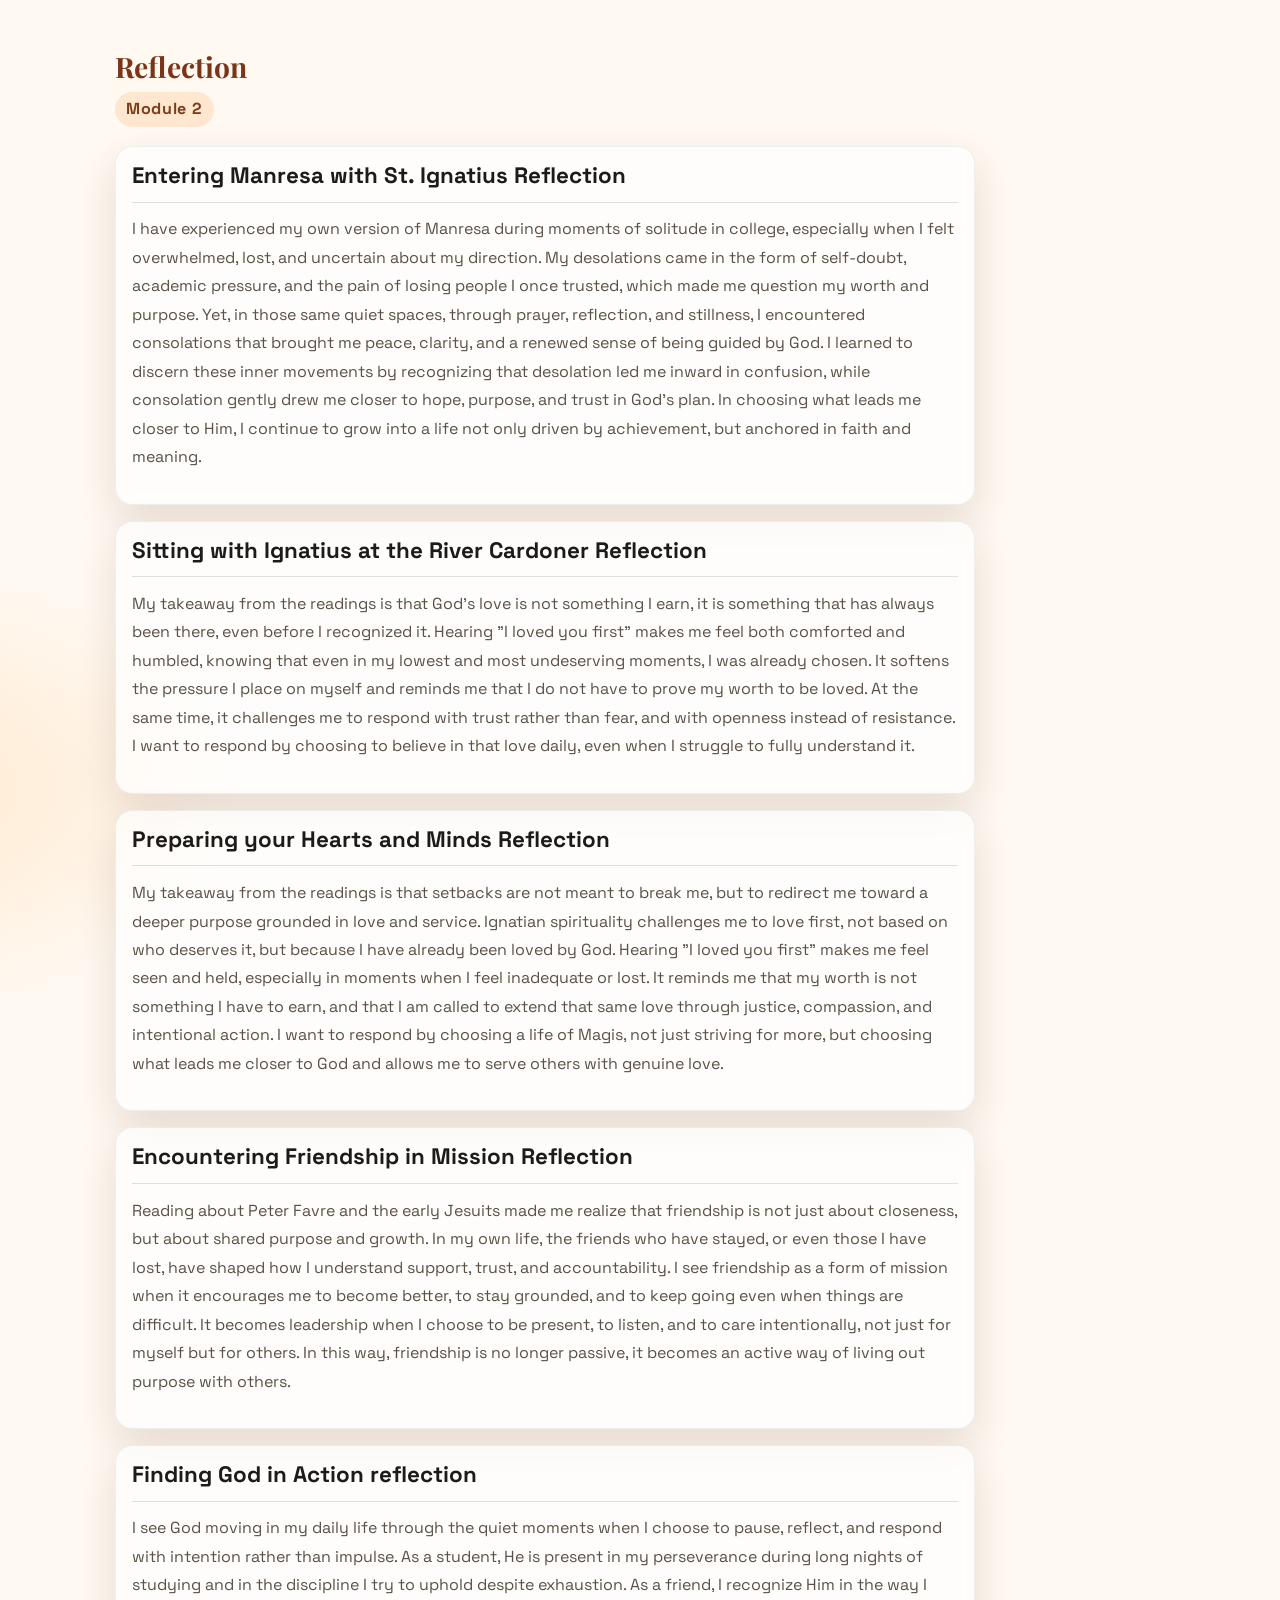
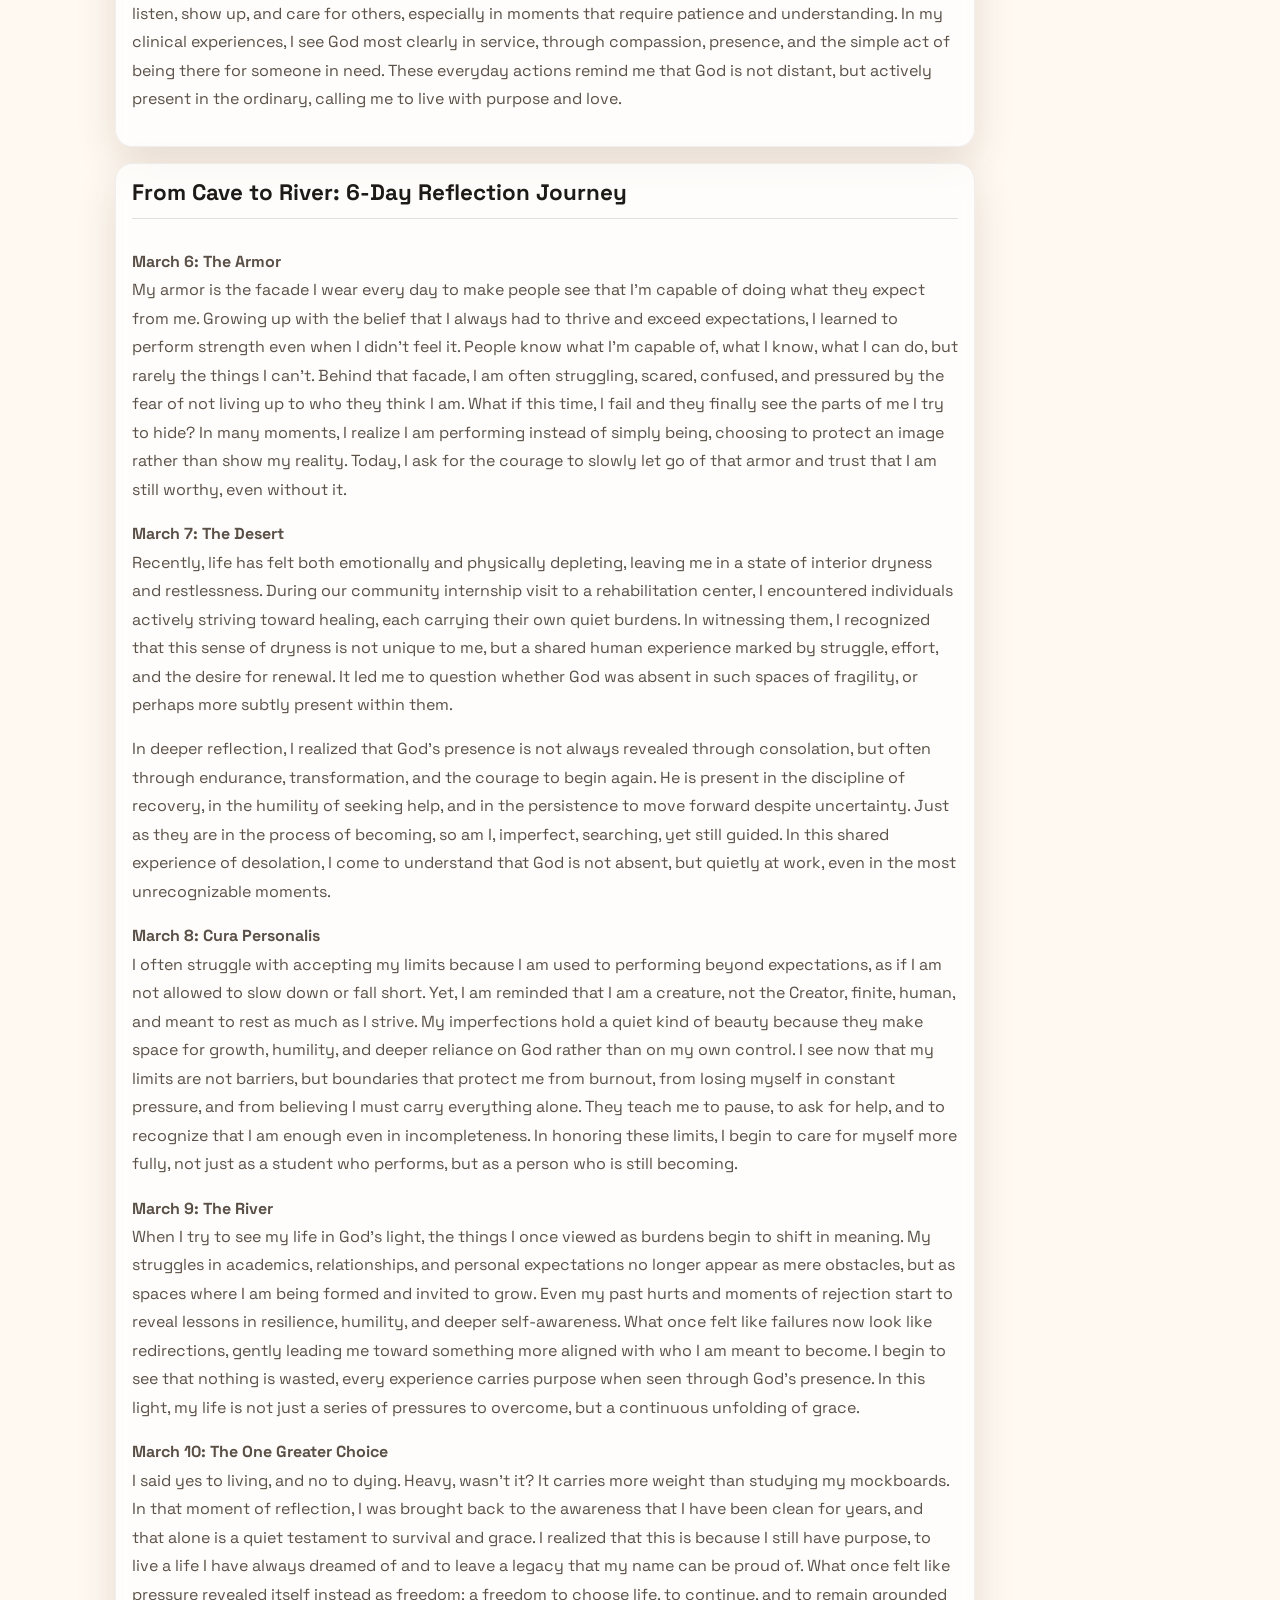
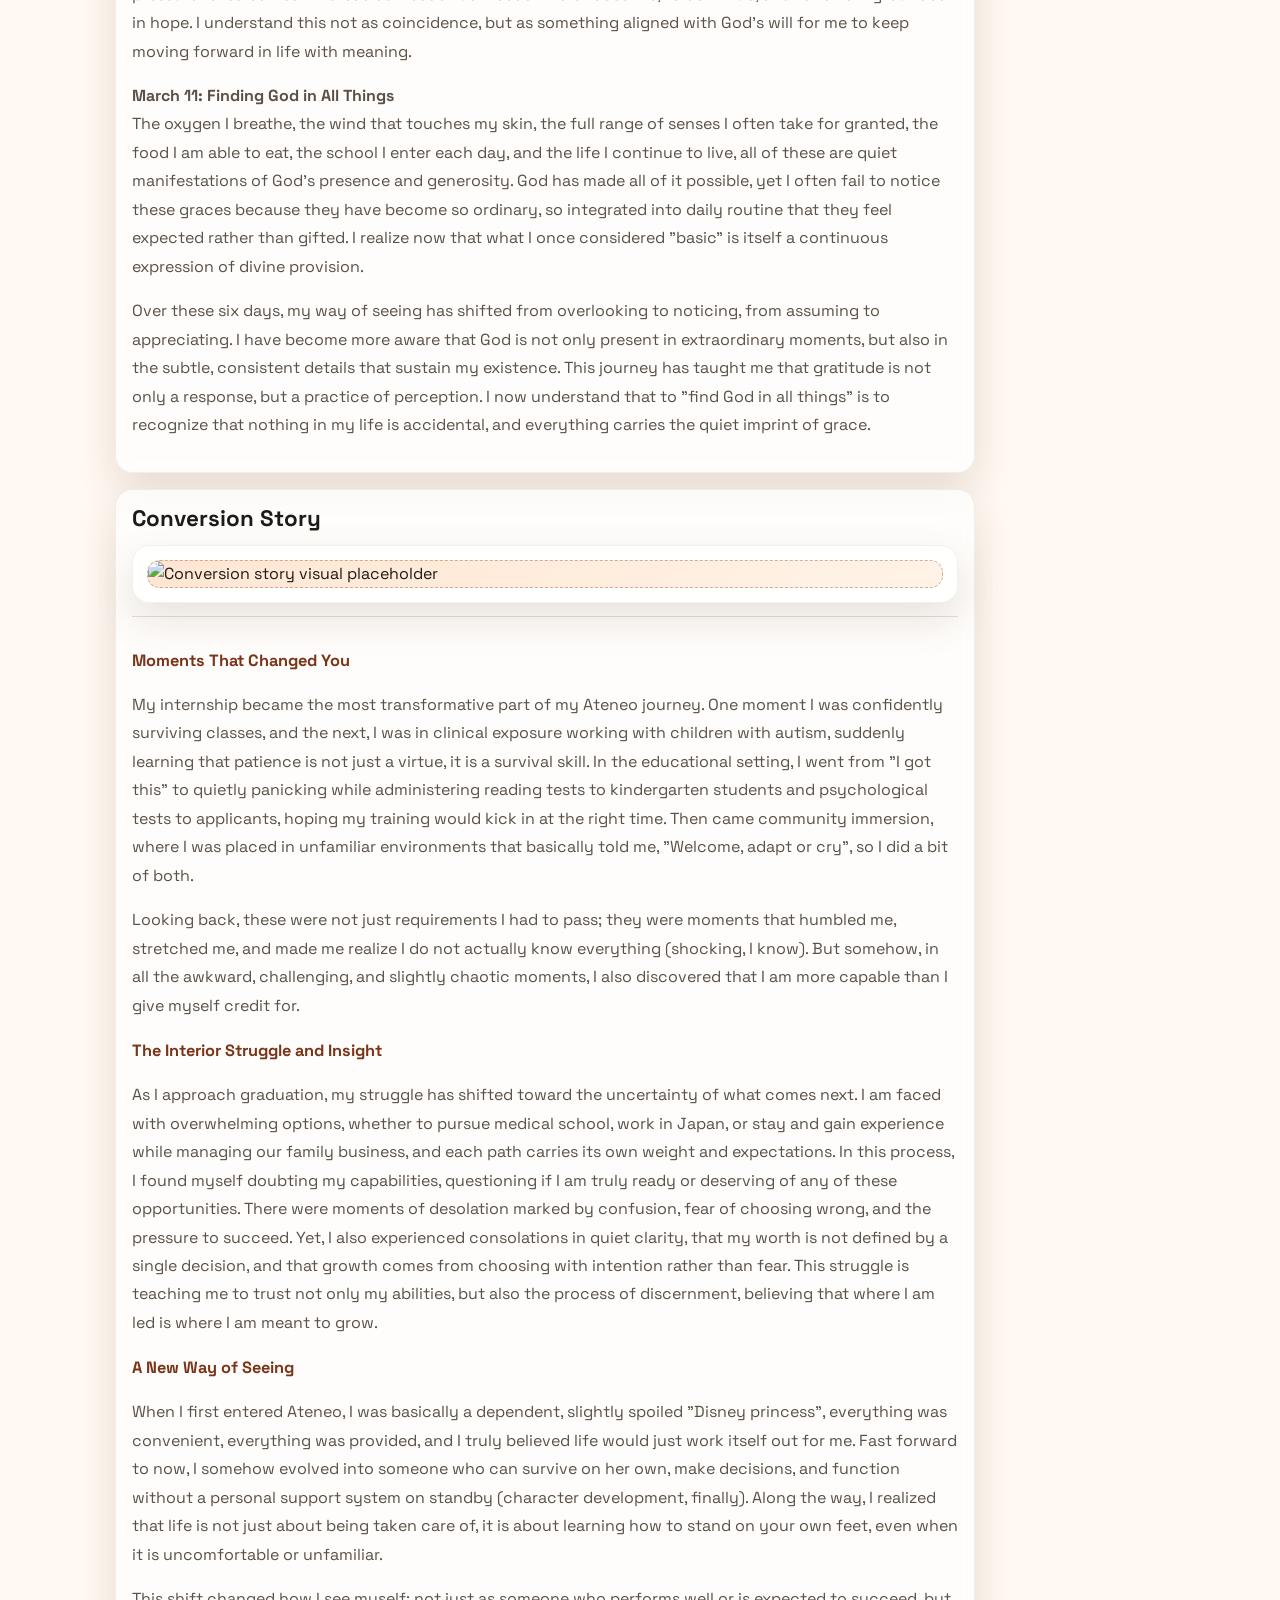
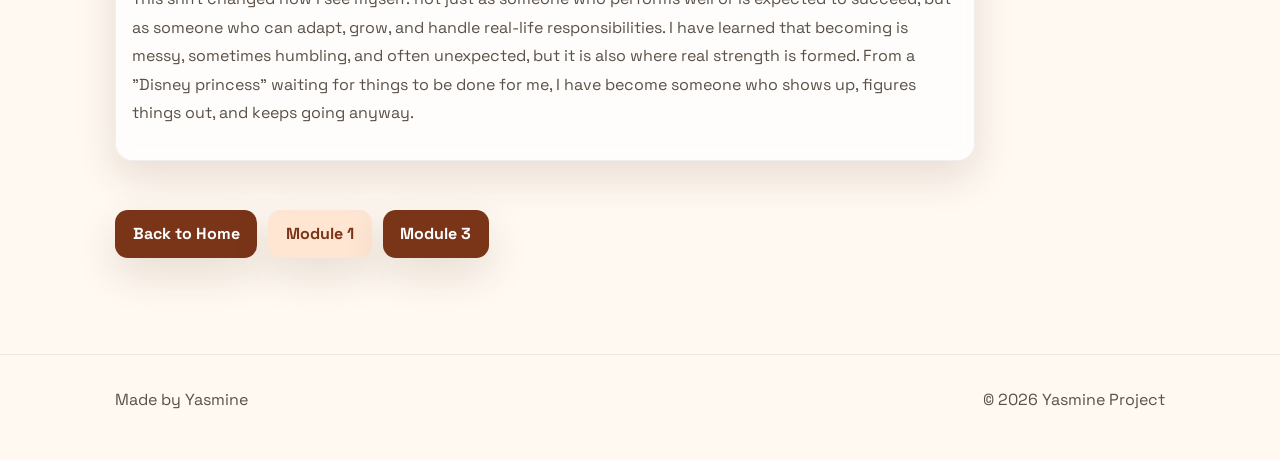
==== module2.html @ 1b7979f3 "Initial static site for Yasmine Blog" ====
<!doctype html>
<html lang="en">
	<head>
		<meta charset="UTF-8" />
		<meta name="viewport" content="width=device-width, initial-scale=1.0" />
		<title>Module 2 | Reflection</title>
		<meta
			name="description"
			content="Module 2 reflections on Ignatian spirituality and personal growth."
		/>
		<link rel="preconnect" href="https://fonts.googleapis.com" />
		<link rel="preconnect" href="https://fonts.gstatic.com" crossorigin />
		<link
			href="https://fonts.googleapis.com/css2?family=Space+Grotesk:wght@400;500;700&family=Playfair+Display:wght@600;700&display=swap"
			rel="stylesheet"
		/>
		<link rel="stylesheet" href="Styles/styles.css" />
	</head>
	<body class="module2-page">
		<header class="hero">
			<section id="home" class="hero-content container">
				<h2 class="about-title">Reflection</h2>
				<p class="kicker">Module 2</p>

				<section class="section module2-content">
					<article class="card module2-card">
						<h3>Entering Manresa with St. Ignatius Reflection</h3>
						<p class="module2-answer">
							I have experienced my own version of Manresa during moments of solitude in college, especially when I felt overwhelmed, lost, and uncertain about my direction. My desolations came in the form of self-doubt, academic pressure, and the pain of losing people I once trusted, which made me question my worth and purpose. Yet, in those same quiet spaces, through prayer, reflection, and stillness, I encountered consolations that brought me peace, clarity, and a renewed sense of being guided by God. I learned to discern these inner movements by recognizing that desolation led me inward in confusion, while consolation gently drew me closer to hope, purpose, and trust in God's plan. In choosing what leads me closer to Him, I continue to grow into a life not only driven by achievement, but anchored in faith and meaning.
						</p>
					</article>

					<article class="card module2-card">
						<h3>Sitting with Ignatius at the River Cardoner Reflection</h3>
						<p class="module2-answer">
							My takeaway from the readings is that God's love is not something I earn, it is something that has always been there, even before I recognized it. Hearing "I loved you first" makes me feel both comforted and humbled, knowing that even in my lowest and most undeserving moments, I was already chosen. It softens the pressure I place on myself and reminds me that I do not have to prove my worth to be loved. At the same time, it challenges me to respond with trust rather than fear, and with openness instead of resistance. I want to respond by choosing to believe in that love daily, even when I struggle to fully understand it.
						</p>
					</article>

					<article class="card module2-card">
						<h3>Preparing your Hearts and Minds Reflection</h3>
						<p class="module2-answer">
							My takeaway from the readings is that setbacks are not meant to break me, but to redirect me toward a deeper purpose grounded in love and service. Ignatian spirituality challenges me to love first, not based on who deserves it, but because I have already been loved by God. Hearing "I loved you first" makes me feel seen and held, especially in moments when I feel inadequate or lost. It reminds me that my worth is not something I have to earn, and that I am called to extend that same love through justice, compassion, and intentional action. I want to respond by choosing a life of Magis, not just striving for more, but choosing what leads me closer to God and allows me to serve others with genuine love.
						</p>
					</article>

					<article class="card module2-card">
						<h3>Encountering Friendship in Mission Reflection</h3>
						<p class="module2-answer">
							Reading about Peter Favre and the early Jesuits made me realize that friendship is not just about closeness, but about shared purpose and growth. In my own life, the friends who have stayed, or even those I have lost, have shaped how I understand support, trust, and accountability. I see friendship as a form of mission when it encourages me to become better, to stay grounded, and to keep going even when things are difficult. It becomes leadership when I choose to be present, to listen, and to care intentionally, not just for myself but for others. In this way, friendship is no longer passive, it becomes an active way of living out purpose with others.
						</p>
					</article>

					<article class="card module2-card">
						<h3>Finding God in Action reflection</h3>
						<p class="module2-answer">
							I see God moving in my daily life through the quiet moments when I choose to pause, reflect, and respond with intention rather than impulse. As a student, He is present in my perseverance during long nights of studying and in the discipline I try to uphold despite exhaustion. As a friend, I recognize Him in the way I listen, show up, and care for others, especially in moments that require patience and understanding. In my clinical experiences, I see God most clearly in service, through compassion, presence, and the simple act of being there for someone in need. These everyday actions remind me that God is not distant, but actively present in the ordinary, calling me to live with purpose and love.
						</p>
					</article>

					<article class="card module2-card">
						<h3>From Cave to River: 6-Day Reflection Journey</h3>
						<div class="module2-answer">
							<p>
								<strong>March 6: The Armor</strong><br />
								My armor is the facade I wear every day to make people see that I'm capable of doing what they expect from me. Growing up with the belief that I always had to thrive and exceed expectations, I learned to perform strength even when I didn't feel it. People know what I'm capable of, what I know, what I can do, but rarely the things I can't. Behind that facade, I am often struggling, scared, confused, and pressured by the fear of not living up to who they think I am. What if this time, I fail and they finally see the parts of me I try to hide? In many moments, I realize I am performing instead of simply being, choosing to protect an image rather than show my reality. Today, I ask for the courage to slowly let go of that armor and trust that I am still worthy, even without it.
							</p>
							<p>
								<strong>March 7: The Desert</strong><br />
								Recently, life has felt both emotionally and physically depleting, leaving me in a state of interior dryness and restlessness. During our community internship visit to a rehabilitation center, I encountered individuals actively striving toward healing, each carrying their own quiet burdens. In witnessing them, I recognized that this sense of dryness is not unique to me, but a shared human experience marked by struggle, effort, and the desire for renewal. It led me to question whether God was absent in such spaces of fragility, or perhaps more subtly present within them.
							</p>
							<p>
								In deeper reflection, I realized that God's presence is not always revealed through consolation, but often through endurance, transformation, and the courage to begin again. He is present in the discipline of recovery, in the humility of seeking help, and in the persistence to move forward despite uncertainty. Just as they are in the process of becoming, so am I, imperfect, searching, yet still guided. In this shared experience of desolation, I come to understand that God is not absent, but quietly at work, even in the most unrecognizable moments.
							</p>
							<p>
								<strong>March 8: Cura Personalis</strong><br />
								I often struggle with accepting my limits because I am used to performing beyond expectations, as if I am not allowed to slow down or fall short. Yet, I am reminded that I am a creature, not the Creator, finite, human, and meant to rest as much as I strive. My imperfections hold a quiet kind of beauty because they make space for growth, humility, and deeper reliance on God rather than on my own control. I see now that my limits are not barriers, but boundaries that protect me from burnout, from losing myself in constant pressure, and from believing I must carry everything alone. They teach me to pause, to ask for help, and to recognize that I am enough even in incompleteness. In honoring these limits, I begin to care for myself more fully, not just as a student who performs, but as a person who is still becoming.
							</p>
							<p>
								<strong>March 9: The River</strong><br />
								When I try to see my life in God's light, the things I once viewed as burdens begin to shift in meaning. My struggles in academics, relationships, and personal expectations no longer appear as mere obstacles, but as spaces where I am being formed and invited to grow. Even my past hurts and moments of rejection start to reveal lessons in resilience, humility, and deeper self-awareness. What once felt like failures now look like redirections, gently leading me toward something more aligned with who I am meant to become. I begin to see that nothing is wasted, every experience carries purpose when seen through God's presence. In this light, my life is not just a series of pressures to overcome, but a continuous unfolding of grace.
							</p>
							<p>
								<strong>March 10: The One Greater Choice</strong><br />
								I said yes to living, and no to dying. Heavy, wasn't it? It carries more weight than studying my mockboards. In that moment of reflection, I was brought back to the awareness that I have been clean for years, and that alone is a quiet testament to survival and grace. I realized that this is because I still have purpose, to live a life I have always dreamed of and to leave a legacy that my name can be proud of. What once felt like pressure revealed itself instead as freedom: a freedom to choose life, to continue, and to remain grounded in hope. I understand this not as coincidence, but as something aligned with God's will for me to keep moving forward in life with meaning.
							</p>
							<p>
								<strong>March 11: Finding God in All Things</strong><br />
								The oxygen I breathe, the wind that touches my skin, the full range of senses I often take for granted, the food I am able to eat, the school I enter each day, and the life I continue to live, all of these are quiet manifestations of God's presence and generosity. God has made all of it possible, yet I often fail to notice these graces because they have become so ordinary, so integrated into daily routine that they feel expected rather than gifted. I realize now that what I once considered "basic" is itself a continuous expression of divine provision.
							</p>
							<p>
								Over these six days, my way of seeing has shifted from overlooking to noticing, from assuming to appreciating. I have become more aware that God is not only present in extraordinary moments, but also in the subtle, consistent details that sustain my existence. This journey has taught me that gratitude is not only a response, but a practice of perception. I now understand that to "find God in all things" is to recognize that nothing in my life is accidental, and everything carries the quiet imprint of grace.
							</p>
						</div>
					</article>

					<article class="card module2-card">
						<h3>Conversion Story</h3>
						<figure class="module2-image-card">
							<img
								class="module2-image"
								src="Images/module2-conversion-story.png"
								alt="Conversion story visual placeholder"
							/>
						</figure>
						<div class="module2-answer">
							<h4 class="module2-subtitle">Moments That Changed You</h4>
							<p>
								My internship became the most transformative part of my Ateneo journey. One moment I was confidently surviving classes, and the next, I was in clinical exposure working with children with autism, suddenly learning that patience is not just a virtue, it is a survival skill. In the educational setting, I went from "I got this" to quietly panicking while administering reading tests to kindergarten students and psychological tests to applicants, hoping my training would kick in at the right time. Then came community immersion, where I was placed in unfamiliar environments that basically told me, "Welcome, adapt or cry", so I did a bit of both.
							</p>
							<p>
								Looking back, these were not just requirements I had to pass; they were moments that humbled me, stretched me, and made me realize I do not actually know everything (shocking, I know). But somehow, in all the awkward, challenging, and slightly chaotic moments, I also discovered that I am more capable than I give myself credit for.
							</p>

							<h4 class="module2-subtitle">The Interior Struggle and Insight</h4>
							<p>
								As I approach graduation, my struggle has shifted toward the uncertainty of what comes next. I am faced with overwhelming options, whether to pursue medical school, work in Japan, or stay and gain experience while managing our family business, and each path carries its own weight and expectations. In this process, I found myself doubting my capabilities, questioning if I am truly ready or deserving of any of these opportunities. There were moments of desolation marked by confusion, fear of choosing wrong, and the pressure to succeed. Yet, I also experienced consolations in quiet clarity, that my worth is not defined by a single decision, and that growth comes from choosing with intention rather than fear. This struggle is teaching me to trust not only my abilities, but also the process of discernment, believing that where I am led is where I am meant to grow.
							</p>

							<h4 class="module2-subtitle">A New Way of Seeing</h4>
							<p>
								When I first entered Ateneo, I was basically a dependent, slightly spoiled "Disney princess", everything was convenient, everything was provided, and I truly believed life would just work itself out for me. Fast forward to now, I somehow evolved into someone who can survive on her own, make decisions, and function without a personal support system on standby (character development, finally). Along the way, I realized that life is not just about being taken care of, it is about learning how to stand on your own feet, even when it is uncomfortable or unfamiliar.
							</p>
							<p>
								This shift changed how I see myself: not just as someone who performs well or is expected to succeed, but as someone who can adapt, grow, and handle real-life responsibilities. I have learned that becoming is messy, sometimes humbling, and often unexpected, but it is also where real strength is formed. From a "Disney princess" waiting for things to be done for me, I have become someone who shows up, figures things out, and keeps going anyway.
							</p>
						</div>
					</article>
				</section>

				<div class="hero-actions">
					<a class="button" href="index.html">Back to Home</a>
					<a class="button ghost" href="module1.html">Module 1</a>
					<a class="button" href="module3.html">Module 3</a>
				</div>
			</section>
		</header>

		<main></main>

		<footer id="contact" class="footer">
			<div class="container footer-inner">
				<p>Made by Yasmine</p>
				<p><span id="year"></span></p>
			</div>
		</footer>

		<script src="Script/script.js"></script>
	</body>
</html>
---- Styles/styles.css ----
:root {
  --bg: #fff9f2;
  --bg-soft: #ffe7cf;
  --surface: rgba(255, 255, 255, 0.7);
  --text: #1d1a17;
  --muted: #5a5047;
  --accent: #d4572f;
  --accent-2: #f3a33b;
  --radius: 1.1rem;
  --shadow: 0 16px 40px rgba(82, 50, 24, 0.14);
}

* {
  box-sizing: border-box;
}

html {
  scroll-behavior: smooth;
}

body {
  margin: 0;
  color: var(--text);
  background:
    radial-gradient(900px 500px at 100% -10%, #ffd09f 0%, transparent 55%),
    radial-gradient(750px 450px at -10% 15%, #ffe8cc 0%, transparent 50%),
    var(--bg);
  font-family: "Space Grotesk", sans-serif;
  line-height: 1.6;
}

.container {
  width: min(1050px, 92%);
  margin: 0 auto;
}

.hero {
  padding: 1rem 0 4rem;
}

.nav {
  display: flex;
  justify-content: space-between;
  align-items: center;
  padding: 0.8rem 0;
}

.hero-content {
  margin-top: 5rem;
}

.about-title {
  font-family: "Playfair Display", serif;
  font-size: clamp(1.35rem, 2.2vw, 1.85rem);
  margin: 1rem 0 0.5rem;
  color: #7a3418;
}

.kicker {
  display: inline-block;
  margin: 0;
  padding: 0.3rem 0.7rem;
  border-radius: 999px;
  background: var(--bg-soft);
  color: #7a3d1b;
  font-weight: 700;
  letter-spacing: 0.04em;
}

h1,
h2,
h3 {
  line-height: 1.15;
  margin: 0 0 0.6rem;
}

h1 {
  max-width: 16ch;
  font-family: "Playfair Display", serif;
  font-size: clamp(2rem, 5vw, 4rem);
  margin-top: 0.9rem;
}

.subtitle {
  max-width: 70ch;
  color: var(--muted);
  margin: 0;
  font-size: clamp(1rem, 1.5vw, 1.08rem);
}

.hero-actions {
  display: flex;
  flex-wrap: wrap;
  gap: 0.7rem;
}

.button {
  display: inline-block;
  border: none;
  text-decoration: none;
  font-weight: 700;
  cursor: pointer;
  color: white;
  background: #7a3418;
  padding: 0.7rem 1.1rem;
  border-radius: 0.8rem;
  box-shadow: var(--shadow);
  transition: transform 180ms ease, filter 180ms ease;
  margin-top: 30px;
}

.button:hover {
  transform: translateY(-2px);
  filter: brightness(1.02);
}

.button.ghost {
  color: #7a3418;
  background: #ffe6d2;
}

.section {
  padding: 2.2rem 0;
}

.grid {
  display: grid;
  grid-template-columns: repeat(3, minmax(0, 1fr));
  gap: 1rem;
}

.card {
  background: var(--surface);
  border: 1px solid rgba(0, 0, 0, 0.06);
  backdrop-filter: blur(8px);
  border-radius: var(--radius);
  padding: 1rem;
  box-shadow: var(--shadow);
}

.qa-answer {
  margin-top: 0.9rem;
  padding-top: 0.9rem;
  border-top: 1px solid rgba(0, 0, 0, 0.12);
}

.module1-page .hero-content {
  margin-top: 2.2rem;
}

.module1-page .section {
  padding: 1.2rem 0;
}

.module1-page .module-grid {
  grid-template-columns: 1fr;
  gap: 1.1rem;
}

.module1-page .module-grid .card {
  max-width: 860px;
}

.module1-page .module-grid .card h3 {
  font-size: clamp(1.15rem, 2vw, 1.35rem);
}

.module1-page .module-grid .qa-answer {
  line-height: 1.8;
  white-space: pre-line;
  font-size: 1.02rem;
}

.module1-page .module-image-section {
  margin-top: 0.6rem;
  max-width: 860px;
  padding-bottom: 1rem;
  border-bottom: 1px solid rgba(0, 0, 0, 0.08);
}

.module1-page .module-image-title {
  font-family: "Playfair Display", serif;
  color: #7a3418;
  font-size: clamp(1.2rem, 2.2vw, 1.6rem);
  margin-bottom: 0.7rem;
}

.module-image-title{
  margin-top: 30px;
}


.module1-page .module-image-card {
  margin: 0;
  padding: 0.9rem;
  border-radius: var(--radius);
  background: var(--surface);
  border: 1px solid rgba(0, 0, 0, 0.06);
  box-shadow: var(--shadow);
}

.module1-page .module-image {
  display: block;
  width: 100%;
  height: auto;
  max-height: none;
  object-fit: contain;
  border-radius: 0.8rem;
  border: 1px dashed rgba(122, 52, 24, 0.35);
  background: linear-gradient(135deg, #ffe6d2, #fff3e7);
}

.module1-page .module-image-card figcaption {
  margin-top: 0.65rem;
  color: var(--muted);
  font-size: 0.95rem;
}

.module1-page .journey-section {
  max-width: 860px;
  margin-top: 1.3rem;
  padding-left: 1rem;
  border-left: 4px solid rgba(122, 52, 24, 0.24);
}

.module1-page .journey-title {
  font-family: "Playfair Display", serif;
  color: #7a3418;
  font-size: clamp(1.2rem, 2.2vw, 1.6rem);
  margin-bottom: 0.7rem;
}

.module1-page .journey-image-card {
  margin: 0;
  padding: 0.9rem;
  border-radius: var(--radius);
  background: var(--surface);
  border: 1px solid rgba(0, 0, 0, 0.06);
  box-shadow: var(--shadow);
}

.module1-page .journey-image {
  display: block;
  width: 100%;
  height: auto;
  border-radius: 0.8rem;
  border: 1px dashed rgba(122, 52, 24, 0.35);
  background: linear-gradient(135deg, #ffe6d2, #fff3e7);
}

.module1-page .journey-description {
  margin-top: 0.8rem;
  color: var(--muted);
  line-height: 1.75;
  font-size: 1rem;
}

.module1-page .journey-description p {
  margin: 0.65rem 0 0;
}

.module1-page .journey-subtitle {
  margin: 1rem 0 0.35rem;
  color: #7a3418;
  font-size: 1.02rem;
  font-weight: 700;
}

.module2-page .hero-content {
  margin-top: 2.2rem;
}

.module2-page .module2-content {
  max-width: 860px;
  padding: 1.2rem 0;
}

.module2-page .module2-card + .module2-card {
  margin-top: 1rem;
}

.module2-page .module2-card h3 {
  font-size: clamp(1.15rem, 2vw, 1.4rem);
}

.module2-page .module2-answer {
  margin-top: 0.8rem;
  padding-top: 0.8rem;
  border-top: 1px solid rgba(0, 0, 0, 0.12);
  color: var(--muted);
  line-height: 1.78;
}

.module2-page .module2-image-card {
  margin: 0.85rem 0 0;
  padding: 0.9rem;
  border-radius: var(--radius);
  background: var(--surface);
  border: 1px solid rgba(0, 0, 0, 0.06);
  box-shadow: var(--shadow);
}

.module2-page .module2-image {
  display: block;
  width: 100%;
  height: auto;
  border-radius: 0.8rem;
  border: 1px dashed rgba(122, 52, 24, 0.35);
  background: linear-gradient(135deg, #ffe6d2, #fff3e7);
}

.module2-page .module2-subtitle {
  margin: 1rem 0 0.35rem;
  color: #7a3418;
  font-size: 1.02rem;
  font-weight: 700;
}

.module3-page .hero-content {
  margin-top: 2.2rem;
}

.module3-page .module3-content {
  max-width: 860px;
  padding: 1.2rem 0;
}

.module3-page .module3-card + .module3-card {
  margin-top: 1rem;
}

.module3-page .module3-card h3 {
  font-size: clamp(1.2rem, 2.1vw, 1.5rem);
}

.module3-page .module3-text {
  margin-top: 0.8rem;
  padding-top: 0.8rem;
  border-top: 1px solid rgba(0, 0, 0, 0.12);
}

.module3-page .module3-text p {
  margin: 0.75rem 0 0;
  color: var(--muted);
  line-height: 1.78;
}

.module3-page .module3-image-section {
  margin-top: 1.2rem;
}

.module3-page .module3-image-title {
  font-family: "Playfair Display", serif;
  color: #7a3418;
  font-size: clamp(1.2rem, 2.2vw, 1.6rem);
  margin-bottom: 0.7rem;
}

.module3-page .module3-image-card {
  margin: 0;
  padding: 0.9rem;
  border-radius: var(--radius);
  background: var(--surface);
  border: 1px solid rgba(0, 0, 0, 0.06);
  box-shadow: var(--shadow);
}

.module3-page .module3-image {
  display: block;
  width: 100%;
  height: auto;
  border-radius: 0.8rem;
  border: 1px dashed rgba(122, 52, 24, 0.35);
  background: linear-gradient(135deg, #ffe6d2, #fff3e7);
}

.footer {
  border-top: 1px solid rgba(0, 0, 0, 0.08);
  margin-top: 2rem;
  padding: 1rem 0 2rem;
}

.footer-inner {
  display: flex;
  justify-content: space-between;
  align-items: center;
  gap: 1rem;
  color: var(--muted);
}

@media (max-width: 850px) {
  .grid {
    grid-template-columns: repeat(2, minmax(0, 1fr));
  }
}

@media (max-width: 600px) {
  .hero-content {
    margin-top: 3rem;
  }

  .grid {
    grid-template-columns: 1fr;
  }

  .footer-inner {
    flex-direction: column;
    align-items: flex-start;
  }

  .module1-page .journey-section {
    padding-left: 0.7rem;
  }
}
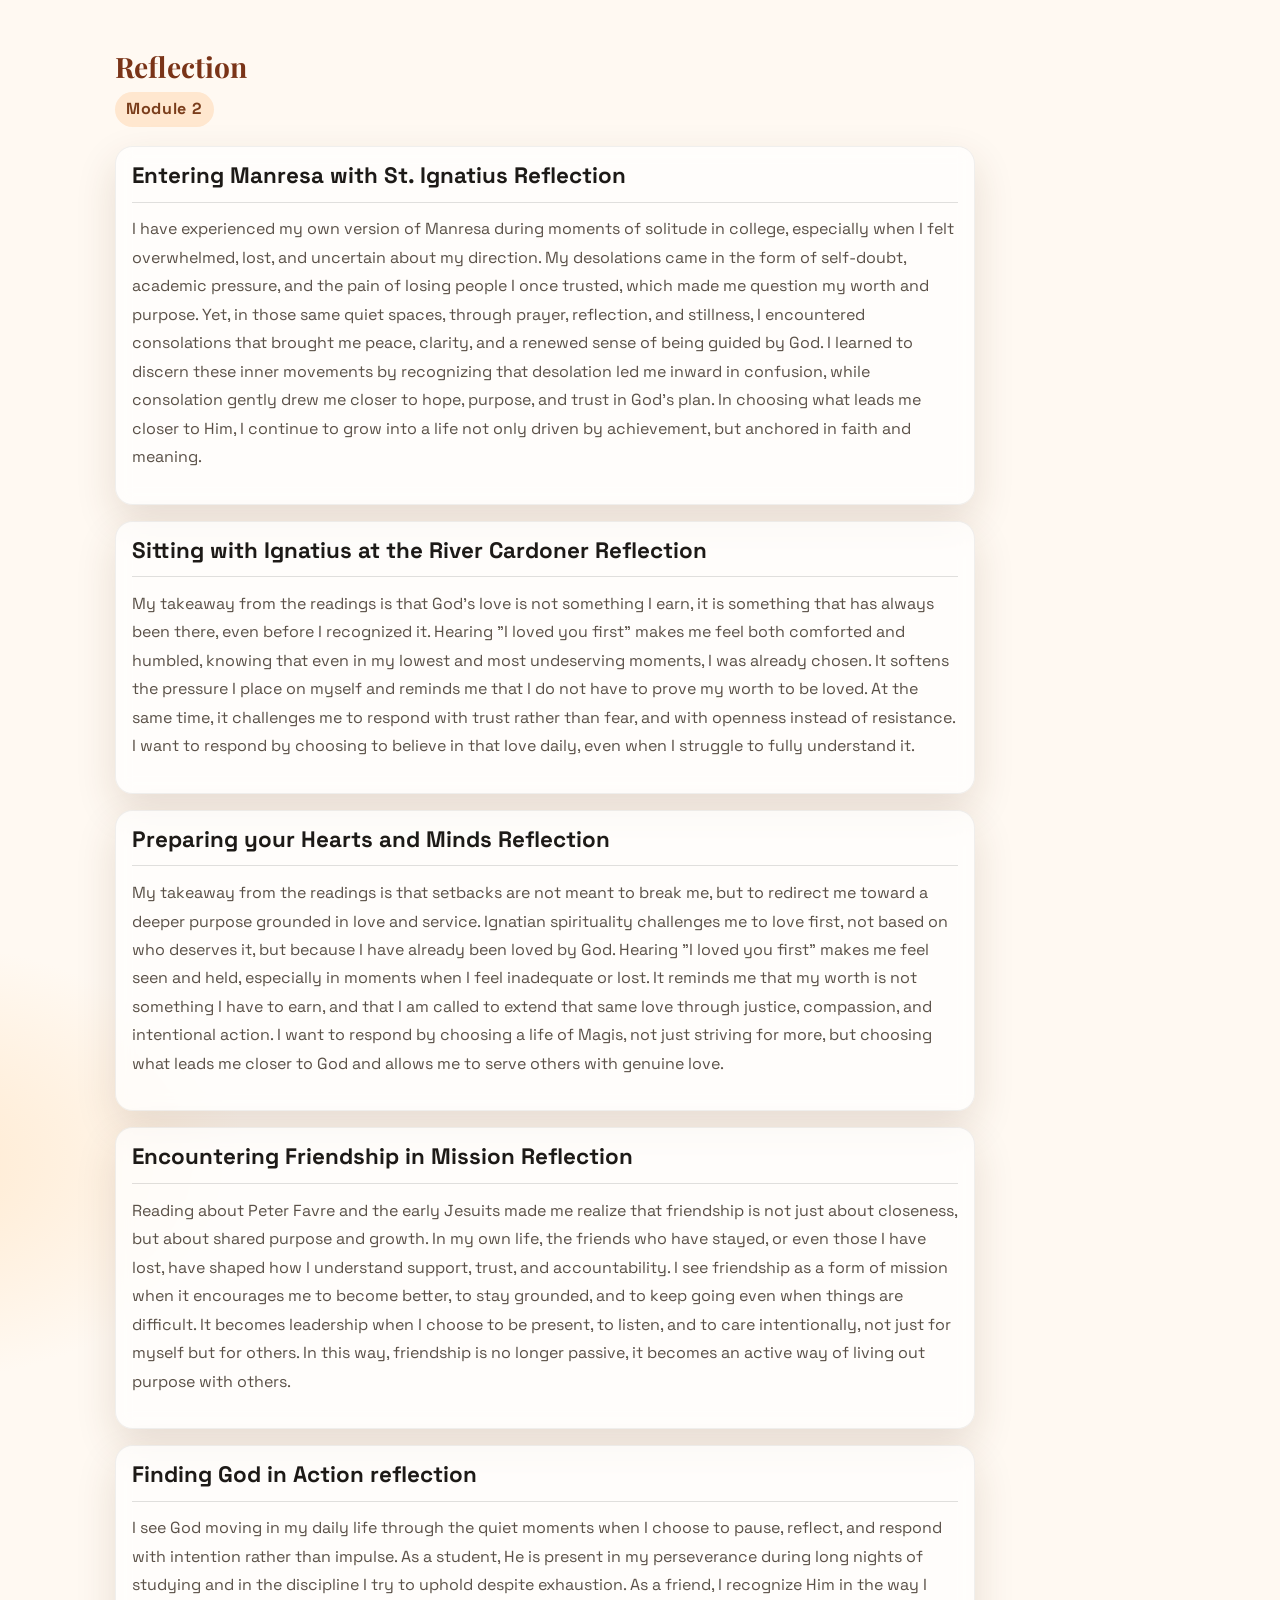
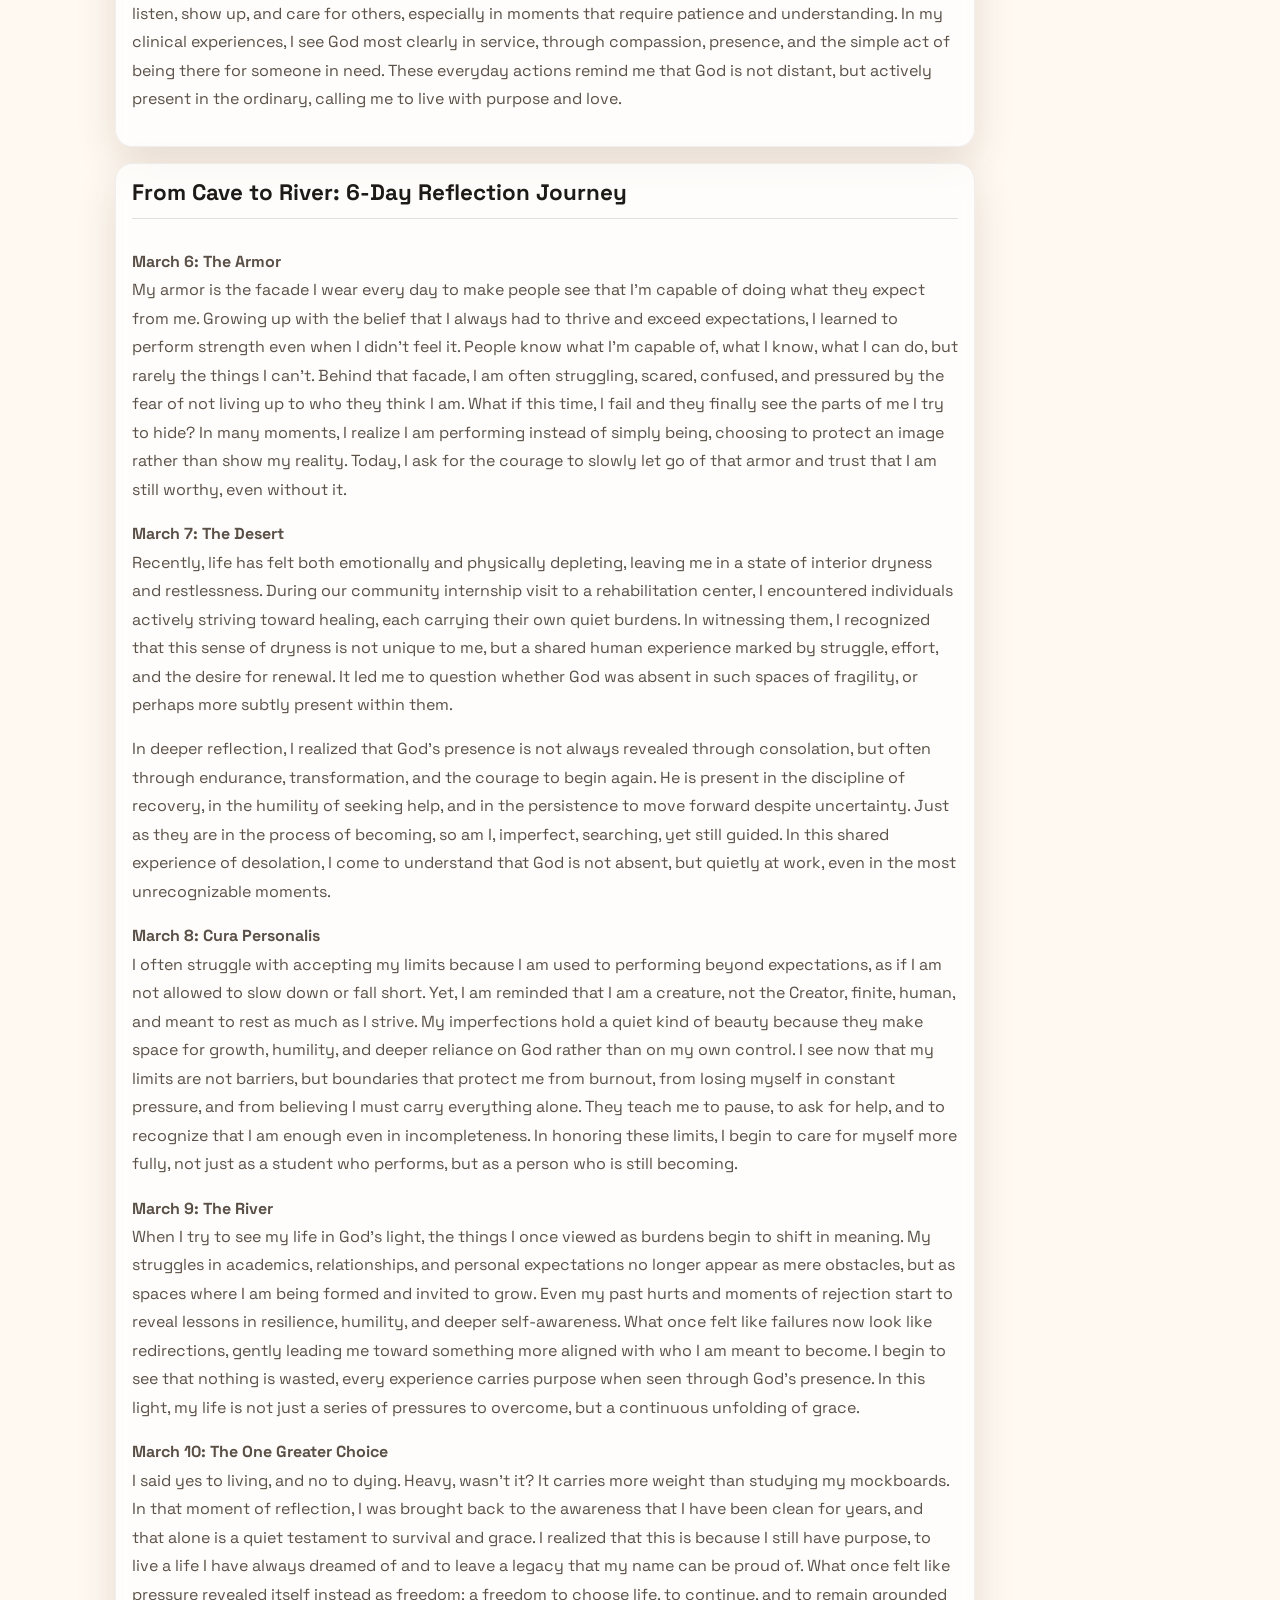
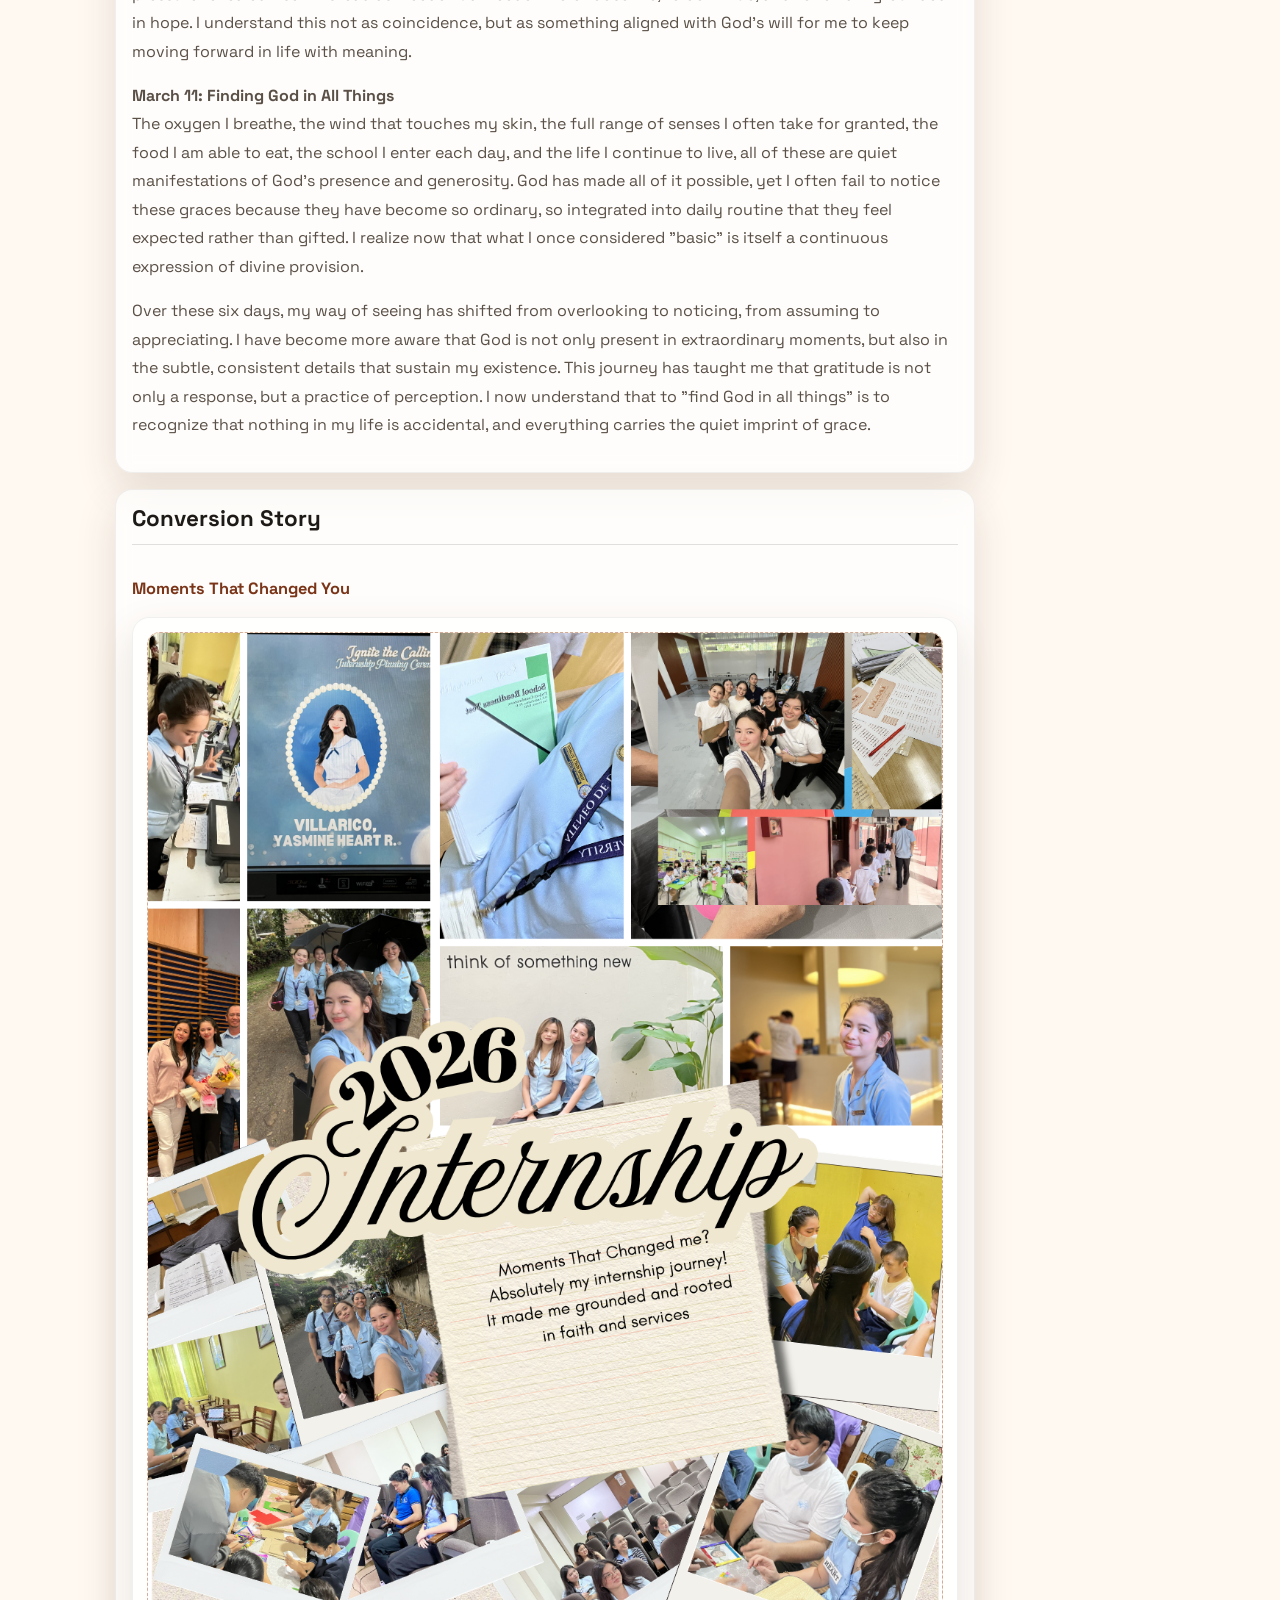
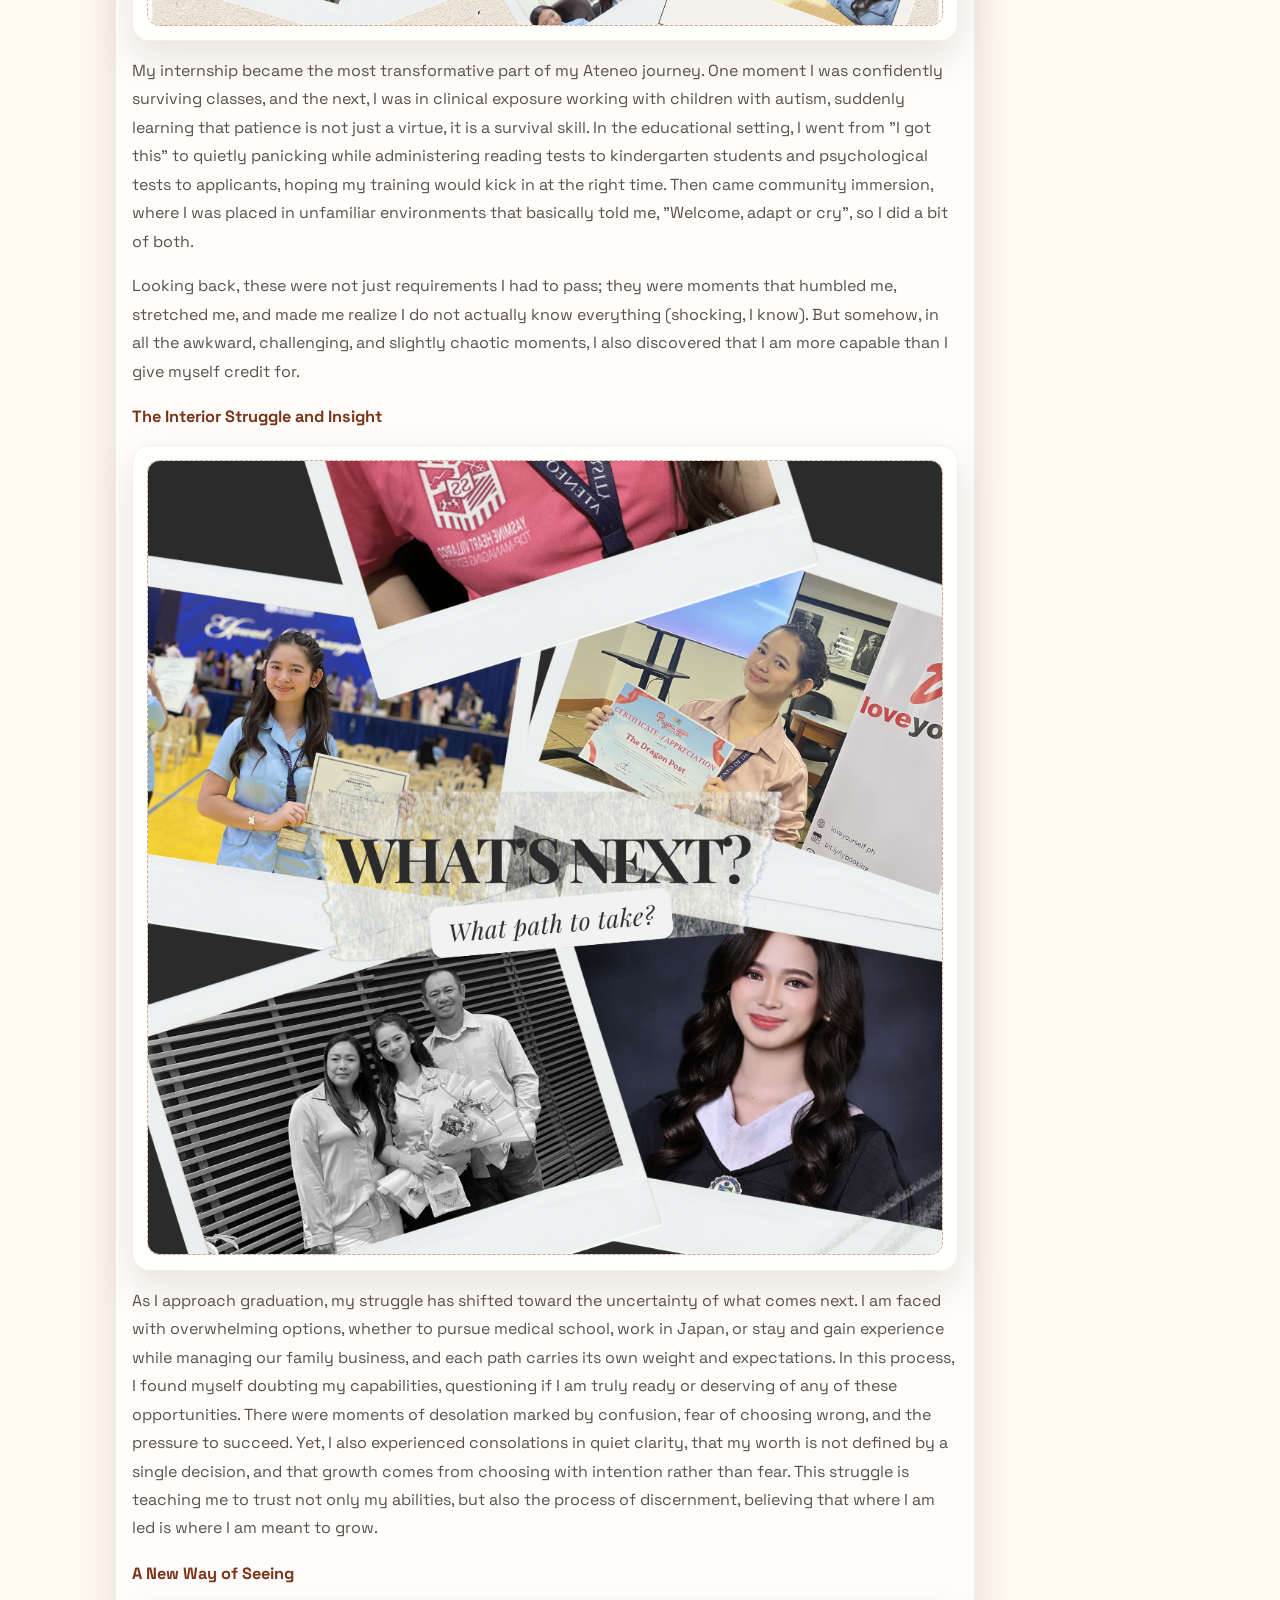
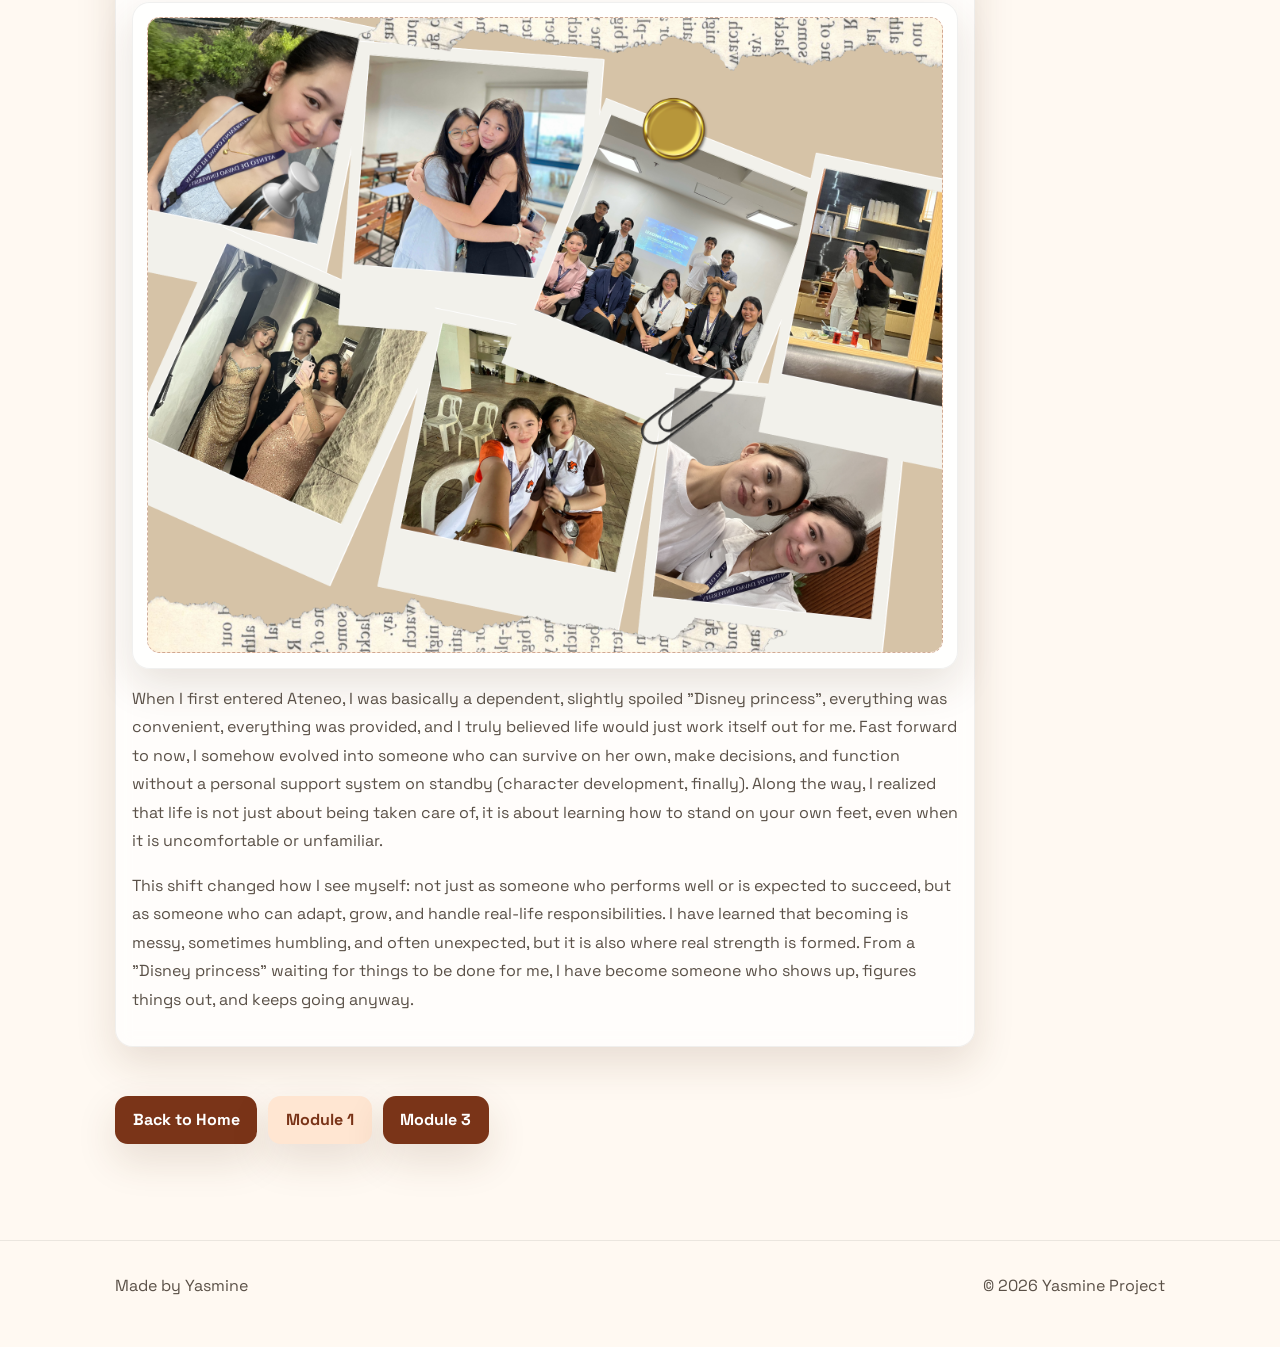
==== commit 7649f8ba: "Update module2 conversion story layout and images" ====
--- a/module2.html
+++ b/module2.html
@@ -96,15 +96,15 @@
 
 					<article class="card module2-card">
 						<h3>Conversion Story</h3>
-						<figure class="module2-image-card">
-							<img
-								class="module2-image"
-								src="Images/module2-conversion-story.png"
-								alt="Conversion story visual placeholder"
-							/>
-						</figure>
 						<div class="module2-answer">
 							<h4 class="module2-subtitle">Moments That Changed You</h4>
+							<figure class="module2-image-card">
+								<img
+									class="module2-image"
+									src="Images/Moments that changed you.png"
+									alt="Conversion story visual placeholder"
+								/>
+							</figure>
 							<p>
 								My internship became the most transformative part of my Ateneo journey. One moment I was confidently surviving classes, and the next, I was in clinical exposure working with children with autism, suddenly learning that patience is not just a virtue, it is a survival skill. In the educational setting, I went from "I got this" to quietly panicking while administering reading tests to kindergarten students and psychological tests to applicants, hoping my training would kick in at the right time. Then came community immersion, where I was placed in unfamiliar environments that basically told me, "Welcome, adapt or cry", so I did a bit of both.
 							</p>
@@ -113,11 +113,25 @@
 							</p>
 
 							<h4 class="module2-subtitle">The Interior Struggle and Insight</h4>
+							<figure class="module2-image-card">
+								<img
+									class="module2-image"
+									src="Images/struggles.png"
+									alt="The Interior Struggle and Insight visual placeholder"
+								/>
+							</figure>
 							<p>
 								As I approach graduation, my struggle has shifted toward the uncertainty of what comes next. I am faced with overwhelming options, whether to pursue medical school, work in Japan, or stay and gain experience while managing our family business, and each path carries its own weight and expectations. In this process, I found myself doubting my capabilities, questioning if I am truly ready or deserving of any of these opportunities. There were moments of desolation marked by confusion, fear of choosing wrong, and the pressure to succeed. Yet, I also experienced consolations in quiet clarity, that my worth is not defined by a single decision, and that growth comes from choosing with intention rather than fear. This struggle is teaching me to trust not only my abilities, but also the process of discernment, believing that where I am led is where I am meant to grow.
 							</p>
 
 							<h4 class="module2-subtitle">A New Way of Seeing</h4>
+							<figure class="module2-image-card">
+								<img
+									class="module2-image"
+									src="Images/seeing.png"
+									alt="A New Way of Seeing visual placeholder"
+								/>
+							</figure>
 							<p>
 								When I first entered Ateneo, I was basically a dependent, slightly spoiled "Disney princess", everything was convenient, everything was provided, and I truly believed life would just work itself out for me. Fast forward to now, I somehow evolved into someone who can survive on her own, make decisions, and function without a personal support system on standby (character development, finally). Along the way, I realized that life is not just about being taken care of, it is about learning how to stand on your own feet, even when it is uncomfortable or unfamiliar.
 							</p>
